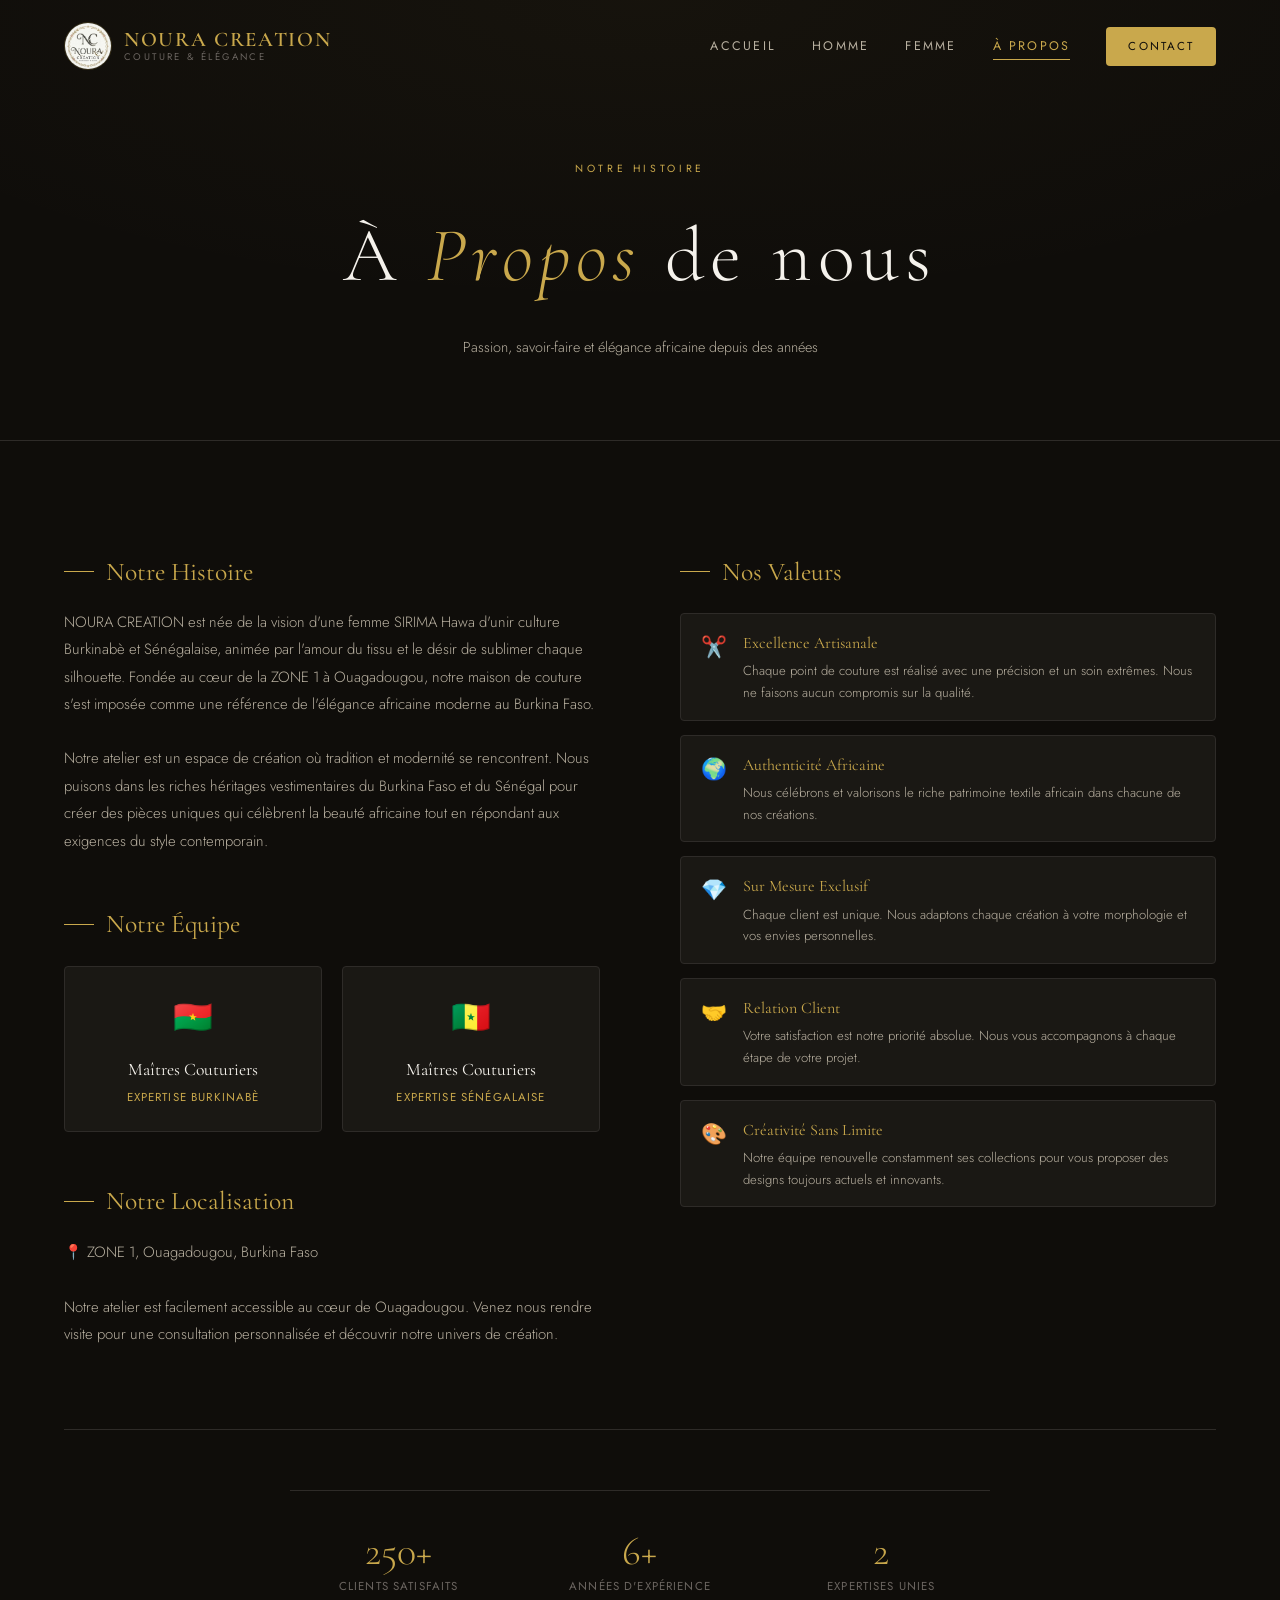
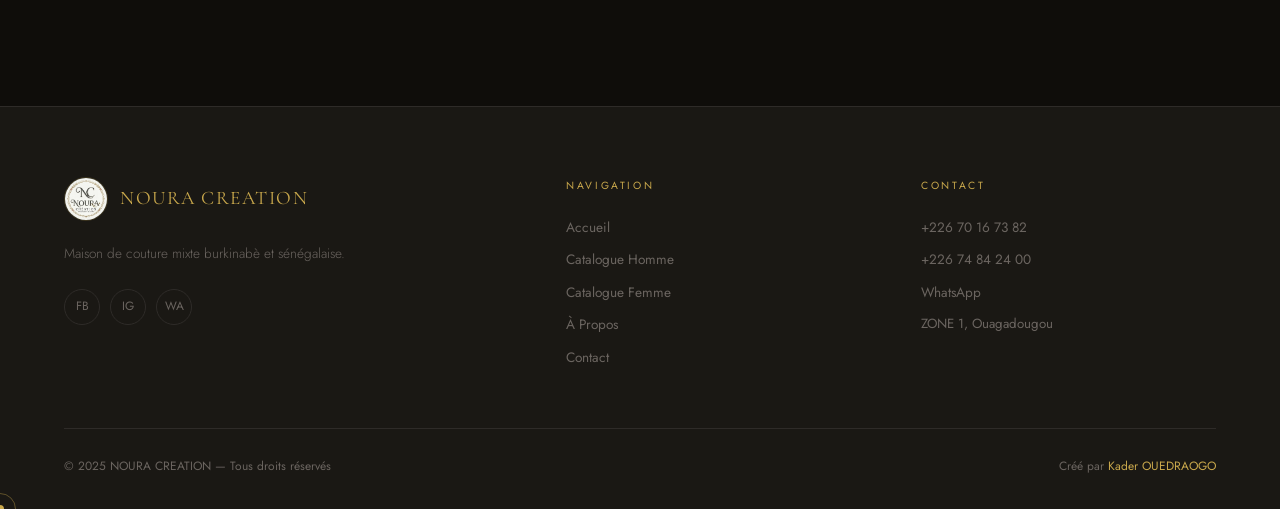
==== apropos.html @ ea8e52f6 "Site NOURA CREATION" ====
<!DOCTYPE html>
<html lang="fr">
<head>
  <meta charset="UTF-8"/>
  <meta name="viewport" content="width=device-width, initial-scale=1.0"/>
  <title>À Propos — NOURA CREATION</title>
  <link rel="stylesheet" href="style.css"/>
</head>
<body>

  <header class="navbar" id="navbar">
    <div class="nav-container">
      <a href="index.html" class="nav-logo">
        <img src="images/logo.jpg" alt="Noura Creation"/>
        <div class="nav-logo-text">
          <span class="nav-logo-name">NOURA CREATION</span>
          <span class="nav-logo-sub">Couture & Élégance</span>
        </div>
      </a>
      <nav class="nav-links">
        <a href="index.html" class="nav-link">Accueil</a>
        <a href="homme.html" class="nav-link">Homme</a>
        <a href="femme.html" class="nav-link">Femme</a>
        <a href="apropos.html" class="nav-link active">À Propos</a>
        <a href="contact.html" class="nav-cta">Contact</a>
      </nav>
      <button class="burger" id="burger"><span></span><span></span><span></span></button>
    </div>
    <div class="mobile-menu" id="mobile-menu">
      <a href="index.html" class="mobile-link">Accueil</a>
      <a href="homme.html" class="mobile-link">Catalogue Homme</a>
      <a href="femme.html" class="mobile-link">Catalogue Femme</a>
      <a href="apropos.html" class="mobile-link">À Propos</a>
      <a href="contact.html" class="mobile-link">Contact</a>
    </div>
  </header>

  <div class="page-hero">
    <div class="page-hero-content container">
      <span class="page-hero-eyebrow">Notre Histoire</span>
      <h1 class="page-hero-title">À <em>Propos</em> de nous</h1>
      <p class="page-hero-sub">Passion, savoir-faire et élégance africaine depuis des années</p>
    </div>
  </div>

  <section class="section">
    <div class="container">
      <div class="apropos-content">
        <div>
          <div class="apropos-block">
            <h3 class="apropos-block-title">Notre Histoire</h3>
            <p class="apropos-block-text">
              NOURA CREATION est née de la vision d'une femme SIRIMA Hawa d'unir culture Burkinabè et Sénégalaise, animée par l'amour du tissu et le désir de sublimer chaque silhouette. Fondée au cœur de la ZONE 1 à Ouagadougou, notre maison de couture s'est imposée comme une référence de l'élégance africaine moderne au Burkina Faso.
            </p>
            <br/>
            <p class="apropos-block-text">
              Notre atelier est un espace de création où tradition et modernité se rencontrent. Nous puisons dans les riches héritages vestimentaires du Burkina Faso et du Sénégal pour créer des pièces uniques qui célèbrent la beauté africaine tout en répondant aux exigences du style contemporain.
            </p>
          </div>
          <div class="apropos-block">
            <h3 class="apropos-block-title">Notre Équipe</h3>
            <div class="team-grid">
              <div class="team-card">
                <div class="team-icon">🇧🇫</div>
                <div class="team-name">Maîtres Couturiers</div>
                <div class="team-role">Expertise Burkinabè</div>
              </div>
              <div class="team-card">
                <div class="team-icon">🇸🇳</div>
                <div class="team-name">Maîtres Couturiers</div>
                <div class="team-role">Expertise Sénégalaise</div>
              </div>
            </div>
          </div>
          <div class="apropos-block">
            <h3 class="apropos-block-title">Notre Localisation</h3>
            <p class="apropos-block-text">
              📍 ZONE 1, Ouagadougou, Burkina Faso<br/><br/>
              Notre atelier est facilement accessible au cœur de Ouagadougou. Venez nous rendre visite pour une consultation personnalisée et découvrir notre univers de création.
            </p>
          </div>
        </div>
        <div>
          <div class="apropos-block">
            <h3 class="apropos-block-title">Nos Valeurs</h3>
            <div class="values-list">
              <div class="value-item">
                <span class="value-icon">✂️</span>
                <div>
                  <div class="value-title">Excellence Artisanale</div>
                  <p class="value-text">Chaque point de couture est réalisé avec une précision et un soin extrêmes. Nous ne faisons aucun compromis sur la qualité.</p>
                </div>
              </div>
              <div class="value-item">
                <span class="value-icon">🌍</span>
                <div>
                  <div class="value-title">Authenticité Africaine</div>
                  <p class="value-text">Nous célébrons et valorisons le riche patrimoine textile africain dans chacune de nos créations.</p>
                </div>
              </div>
              <div class="value-item">
                <span class="value-icon">💎</span>
                <div>
                  <div class="value-title">Sur Mesure Exclusif</div>
                  <p class="value-text">Chaque client est unique. Nous adaptons chaque création à votre morphologie et vos envies personnelles.</p>
                </div>
              </div>
              <div class="value-item">
                <span class="value-icon">🤝</span>
                <div>
                  <div class="value-title">Relation Client</div>
                  <p class="value-text">Votre satisfaction est notre priorité absolue. Nous vous accompagnons à chaque étape de votre projet.</p>
                </div>
              </div>
              <div class="value-item">
                <span class="value-icon">🎨</span>
                <div>
                  <div class="value-title">Créativité Sans Limite</div>
                  <p class="value-text">Notre équipe renouvelle constamment ses collections pour vous proposer des designs toujours actuels et innovants.</p>
                </div>
              </div>
            </div>
          </div>
        </div>
      </div>

      <!-- Stats -->
      <div style="margin-top:80px;padding-top:60px;border-top:1px solid var(--border);">
        <div class="about-stats" style="max-width:700px;margin:0 auto;">
          <div style="text-align:center;">
            <div class="stat-number">500+</div>
            <div class="stat-label">Clients satisfaits</div>
          </div>
          <div style="text-align:center;">
            <div class="stat-number">6+</div>
            <div class="stat-label">Années d'expérience</div>
          </div>
          <div style="text-align:center;">
            <div class="stat-number">2</div>
            <div class="stat-label">Expertises unies</div>
          </div>
        </div>
      </div>
    </div>
  </section>

  <footer class="footer">
    <div class="container">
      <div class="footer-grid">
        <div>
          <div class="footer-brand-logo">
            <img src="images/logo.jpg" alt="Noura Creation"/>
            <span class="footer-brand-name">NOURA CREATION</span>
          </div>
          <p class="footer-brand-desc">Maison de couture mixte burkinabè et sénégalaise.</p>
          <div class="footer-social">
            <a href="#">FB</a><a href="#">IG</a>
            <a href="https://wa.me/22674842400" target="_blank">WA</a>
          </div>
        </div>
        <div>
          <p class="footer-col-title">Navigation</p>
          <div class="footer-links">
            <a href="index.html">Accueil</a>
            <a href="homme.html">Catalogue Homme</a>
            <a href="femme.html">Catalogue Femme</a>
            <a href="apropos.html">À Propos</a>
            <a href="contact.html">Contact</a>
          </div>
        </div>
        <div>
          <p class="footer-col-title">Contact</p>
          <div class="footer-links">
            <a href="tel:+22670167382">+226 70 16 73 82</a>
            <a href="tel:+22674842400">+226 74 84 24 00</a>
            <a href="https://wa.me/22674842400" target="_blank">WhatsApp</a>
            <span style="color:var(--text-3);font-size:0.83rem;">ZONE 1, Ouagadougou</span>
          </div>
        </div>
      </div>
      <div class="footer-bottom">
        <p class="footer-copy">© 2025 NOURA CREATION — Tous droits réservés</p>
        <p class="footer-credit">Créé par <a href="https://kaderfor.github.io/portfolio-kader/" target="_blank">Kader OUEDRAOGO</a></p>
      </div>
    </div>
  </footer>

  <script src="script.js"></script>
</body>
</html>
---- style.css ----
/* =============================================
   NOURA CREATION — Style Principal
   ============================================= */

@import url('https://fonts.googleapis.com/css2?family=Cormorant+Garamond:ital,wght@0,300;0,400;0,600;0,700;1,300;1,400&family=Jost:wght@300;400;500;600&display=swap');

:root {
  --gold: #C9A84C;
  --gold-light: #E8C97A;
  --gold-dark: #8B6914;
  --cream: #FAF8F4;
  --dark: #0F0D0A;
  --dark-2: #1A1814;
  --dark-3: #252220;
  --text-1: #F5F2EC;
  --text-2: #B8B0A0;
  --text-3: #6B6560;
  --border: #2E2B28;
  --border-gold: #C9A84C33;
  --font-serif: 'Cormorant Garamond', serif;
  --font-sans: 'Jost', sans-serif;
  --transition: 0.35s ease;
  --radius: 4px;
}

*, *::before, *::after { box-sizing: border-box; margin: 0; padding: 0; }
html { scroll-behavior: smooth; scroll-padding-top: 90px; }
body {
  font-family: var(--font-sans);
  background: var(--dark);
  color: var(--text-1);
  overflow-x: hidden;
  line-height: 1.65;
}
img { max-width: 100%; display: block; }
a { text-decoration: none; color: inherit; }
ul { list-style: none; }

.container {
  width: 100%;
  max-width: 1200px;
  margin: 0 auto;
  padding: 0 24px;
}

/* ── SCROLLBAR ── */
::-webkit-scrollbar { width: 6px; }
::-webkit-scrollbar-track { background: var(--dark); }
::-webkit-scrollbar-thumb { background: var(--gold-dark); border-radius: 3px; }

/* ── NAVBAR ── */
.navbar {
  position: fixed;
  top: 0; left: 0; right: 0;
  z-index: 1000;
  padding: 22px 0;
  transition: all 0.4s ease;
  border-bottom: 1px solid transparent;
}
.navbar.scrolled {
  background: rgba(15, 13, 10, 0.96);
  backdrop-filter: blur(16px);
  border-color: var(--border);
  padding: 14px 0;
}
.nav-container {
  max-width: 1200px;
  margin: 0 auto;
  padding: 0 24px;
  display: flex;
  align-items: center;
  justify-content: space-between;
}
.nav-logo {
  display: flex;
  align-items: center;
  gap: 12px;
}
.nav-logo img {
  height: 48px;
  width: 48px;
  object-fit: cover;
  border-radius: 50%;
  border: 1px solid var(--border-gold);
}
.nav-logo-text {
  display: flex;
  flex-direction: column;
  line-height: 1.1;
}
.nav-logo-name {
  font-family: var(--font-serif);
  font-size: 1.3rem;
  font-weight: 600;
  letter-spacing: 0.08em;
  color: var(--gold);
}
.nav-logo-sub {
  font-size: 0.6rem;
  letter-spacing: 0.25em;
  color: var(--text-3);
  text-transform: uppercase;
}
.nav-links {
  display: flex;
  gap: 36px;
  align-items: center;
}
.nav-link {
  font-size: 0.78rem;
  letter-spacing: 0.18em;
  text-transform: uppercase;
  color: var(--text-2);
  position: relative;
  transition: color var(--transition);
}
.nav-link::after {
  content: '';
  position: absolute;
  bottom: -4px; left: 0;
  width: 0; height: 1px;
  background: var(--gold);
  transition: width var(--transition);
}
.nav-link:hover, .nav-link.active { color: var(--gold); }
.nav-link:hover::after, .nav-link.active::after { width: 100%; }

.nav-cta {
  font-size: 0.72rem;
  letter-spacing: 0.18em;
  text-transform: uppercase;
  color: var(--dark);
  background: var(--gold);
  padding: 10px 22px;
  border-radius: var(--radius);
  transition: all var(--transition);
}
.nav-cta:hover { background: var(--gold-light); transform: translateY(-1px); }

.burger {
  display: none;
  flex-direction: column;
  gap: 5px;
  background: none;
  border: none;
  cursor: pointer;
  padding: 4px;
}
.burger span {
  display: block;
  width: 26px; height: 1.5px;
  background: var(--text-2);
  transition: all 0.3s ease;
}
.burger.open span:nth-child(1) { transform: translateY(6.5px) rotate(45deg); }
.burger.open span:nth-child(2) { opacity: 0; }
.burger.open span:nth-child(3) { transform: translateY(-6.5px) rotate(-45deg); }

.mobile-menu {
  display: none;
  flex-direction: column;
  background: rgba(15, 13, 10, 0.98);
  border-top: 1px solid var(--border);
  padding: 20px 24px 28px;
  gap: 4px;
}
.mobile-menu.open { display: flex; }
.mobile-link {
  font-size: 0.85rem;
  letter-spacing: 0.15em;
  text-transform: uppercase;
  color: var(--text-2);
  padding: 14px 0;
  border-bottom: 1px solid var(--border);
  transition: color var(--transition);
}
.mobile-link:last-child { border-bottom: none; }
.mobile-link:hover { color: var(--gold); }

/* ── HERO ── */
.hero {
  min-height: 100vh;
  display: flex;
  align-items: center;
  justify-content: center;
  position: relative;
  overflow: hidden;
  text-align: center;
  padding: 120px 24px 80px;
}
.hero-bg {
  position: absolute;
  inset: 0;
  background: linear-gradient(135deg, #0F0D0A 0%, #1A1612 50%, #0F0D0A 100%);
}
.hero-bg::before {
  content: '';
  position: absolute;
  inset: 0;
  background:
    radial-gradient(ellipse 80% 60% at 20% 50%, #C9A84C0A 0%, transparent 60%),
    radial-gradient(ellipse 60% 80% at 80% 50%, #C9A84C06 0%, transparent 60%);
}
.hero-pattern {
  position: absolute;
  inset: 0;
  background-image:
    repeating-linear-gradient(
      45deg,
      transparent,
      transparent 40px,
      #C9A84C05 40px,
      #C9A84C05 41px
    );
  opacity: 0.5;
}
.hero-content {
  position: relative;
  z-index: 1;
  max-width: 800px;
}
.hero-badge {
  display: inline-flex;
  align-items: center;
  gap: 10px;
  font-size: 0.68rem;
  letter-spacing: 0.3em;
  text-transform: uppercase;
  color: var(--gold);
  border: 1px solid var(--border-gold);
  padding: 8px 20px;
  border-radius: 100px;
  margin-bottom: 36px;
  animation: fadeDown 0.8s ease both;
}
.hero-badge::before, .hero-badge::after {
  content: '◆';
  font-size: 0.4rem;
  color: var(--gold-dark);
}
.hero-title {
  font-family: var(--font-serif);
  font-size: clamp(3.5rem, 9vw, 8rem);
  font-weight: 300;
  letter-spacing: 0.12em;
  line-height: 1;
  margin-bottom: 12px;
  animation: fadeUp 1s ease 0.2s both;
}
.hero-title span {
  display: block;
  font-style: italic;
  color: var(--gold);
  font-size: 0.55em;
  letter-spacing: 0.3em;
  font-weight: 300;
}
.hero-divider {
  display: flex;
  align-items: center;
  gap: 16px;
  justify-content: center;
  margin: 24px 0;
  animation: fadeUp 1s ease 0.4s both;
}
.hero-divider::before, .hero-divider::after {
  content: '';
  flex: 1;
  max-width: 120px;
  height: 1px;
  background: linear-gradient(to right, transparent, var(--gold));
}
.hero-divider::after { background: linear-gradient(to left, transparent, var(--gold)); }
.hero-divider-icon { color: var(--gold); font-size: 0.7rem; letter-spacing: 0.3em; }
.hero-desc {
  font-size: 1.05rem;
  color: var(--text-2);
  max-width: 520px;
  margin: 0 auto 44px;
  line-height: 1.9;
  font-weight: 300;
  animation: fadeUp 1s ease 0.5s both;
}
.hero-btns {
  display: flex;
  gap: 16px;
  justify-content: center;
  flex-wrap: wrap;
  animation: fadeUp 1s ease 0.6s both;
}
.btn-gold {
  display: inline-flex;
  align-items: center;
  gap: 10px;
  background: var(--gold);
  color: var(--dark);
  font-family: var(--font-sans);
  font-size: 0.72rem;
  font-weight: 600;
  letter-spacing: 0.2em;
  text-transform: uppercase;
  padding: 15px 34px;
  border-radius: var(--radius);
  transition: all var(--transition);
  border: none;
  cursor: pointer;
}
.btn-gold:hover { background: var(--gold-light); transform: translateY(-3px); box-shadow: 0 12px 32px #C9A84C30; }
.btn-outline {
  display: inline-flex;
  align-items: center;
  gap: 10px;
  background: transparent;
  color: var(--gold);
  font-size: 0.72rem;
  font-weight: 500;
  letter-spacing: 0.2em;
  text-transform: uppercase;
  padding: 14px 34px;
  border-radius: var(--radius);
  border: 1px solid var(--border-gold);
  transition: all var(--transition);
  cursor: pointer;
}
.btn-outline:hover { background: var(--border-gold); transform: translateY(-3px); }

.hero-scroll {
  position: absolute;
  bottom: 32px; left: 50%;
  transform: translateX(-50%);
  display: flex;
  flex-direction: column;
  align-items: center;
  gap: 10px;
  animation: fadeUp 1s ease 1s both;
}
.hero-scroll span {
  font-size: 0.6rem;
  letter-spacing: 0.25em;
  text-transform: uppercase;
  color: var(--text-3);
}
.scroll-mouse {
  width: 22px; height: 34px;
  border: 1px solid var(--text-3);
  border-radius: 12px;
  display: flex;
  justify-content: center;
  padding-top: 6px;
}
.scroll-mouse::before {
  content: '';
  width: 3px; height: 6px;
  background: var(--gold);
  border-radius: 2px;
  animation: scrollMouse 1.6s ease infinite;
}
@keyframes scrollMouse {
  0% { opacity: 1; transform: translateY(0); }
  100% { opacity: 0; transform: translateY(10px); }
}

/* ── SECTIONS ── */
.section { padding: 110px 0; }
.section-alt { background: var(--dark-2); }

.section-header {
  text-align: center;
  margin-bottom: 70px;
}
.section-eyebrow {
  display: inline-block;
  font-size: 0.65rem;
  letter-spacing: 0.35em;
  text-transform: uppercase;
  color: var(--gold);
  margin-bottom: 16px;
}
.section-title {
  font-family: var(--font-serif);
  font-size: clamp(2.2rem, 4vw, 3.5rem);
  font-weight: 300;
  letter-spacing: 0.05em;
  margin-bottom: 16px;
  color: var(--text-1);
}
.section-title em {
  font-style: italic;
  color: var(--gold);
}
.section-divider {
  display: flex;
  align-items: center;
  gap: 14px;
  justify-content: center;
  margin-bottom: 20px;
}
.section-divider::before, .section-divider::after {
  content: '';
  width: 60px; height: 1px;
  background: var(--border-gold);
}
.section-divider span { color: var(--gold); font-size: 0.5rem; }
.section-sub {
  font-size: 0.95rem;
  color: var(--text-2);
  max-width: 500px;
  margin: 0 auto;
  font-weight: 300;
}

/* ── CATALOGUE CARDS ── */
.catalogue-grid {
  display: grid;
  grid-template-columns: repeat(auto-fill, minmax(300px, 1fr));
  gap: 24px;
}
.catalogue-card {
  position: relative;
  overflow: hidden;
  border-radius: var(--radius);
  background: var(--dark-2);
  border: 1px solid var(--border);
  cursor: pointer;
  transition: all var(--transition);
  opacity: 0;
  transform: translateY(30px);
}
.catalogue-card.visible {
  opacity: 1;
  transform: translateY(0);
  transition: opacity 0.6s ease, transform 0.6s ease,
              border-color var(--transition), box-shadow var(--transition);
}
.catalogue-card:hover {
  border-color: var(--border-gold);
  box-shadow: 0 20px 50px rgba(0,0,0,0.5);
  transform: translateY(-6px);
}
.card-img-wrap {
  position: relative;
  overflow: hidden;
  aspect-ratio: 3/4;
}
.card-img-wrap img {
  width: 100%;
  height: 100%;
  object-fit: cover;
  transition: transform 0.6s ease;
}
.catalogue-card:hover .card-img-wrap img { transform: scale(1.08); }
.card-overlay {
  position: absolute;
  inset: 0;
  background: linear-gradient(to top, rgba(15,13,10,0.9) 0%, transparent 60%);
  opacity: 0;
  transition: opacity var(--transition);
  display: flex;
  align-items: flex-end;
  padding: 24px;
}
.catalogue-card:hover .card-overlay { opacity: 1; }
.card-overlay-btn {
  font-size: 0.65rem;
  letter-spacing: 0.2em;
  text-transform: uppercase;
  color: var(--dark);
  background: var(--gold);
  padding: 10px 20px;
  border-radius: var(--radius);
  transform: translateY(10px);
  transition: transform 0.3s ease 0.1s;
}
.catalogue-card:hover .card-overlay-btn { transform: translateY(0); }
.card-body {
  padding: 18px 20px;
}
.card-tag {
  font-size: 0.62rem;
  letter-spacing: 0.2em;
  text-transform: uppercase;
  color: var(--gold);
  margin-bottom: 6px;
}
.card-name {
  font-family: var(--font-serif);
  font-size: 1.15rem;
  font-weight: 400;
  color: var(--text-1);
}

/* ── PAGE HERO (sous-pages) ── */
.page-hero {
  padding: 160px 0 80px;
  text-align: center;
  position: relative;
  overflow: hidden;
  border-bottom: 1px solid var(--border);
}
.page-hero::before {
  content: '';
  position: absolute;
  inset: 0;
  background: radial-gradient(ellipse 70% 70% at 50% 0%, #C9A84C0A, transparent);
}
.page-hero-content { position: relative; z-index: 1; }
.page-hero-eyebrow {
  font-size: 0.65rem;
  letter-spacing: 0.35em;
  text-transform: uppercase;
  color: var(--gold);
  margin-bottom: 16px;
  display: block;
}
.page-hero-title {
  font-family: var(--font-serif);
  font-size: clamp(2.5rem, 6vw, 5rem);
  font-weight: 300;
  letter-spacing: 0.08em;
  margin-bottom: 16px;
}
.page-hero-title em { font-style: italic; color: var(--gold); }
.page-hero-sub {
  font-size: 0.9rem;
  color: var(--text-2);
  font-weight: 300;
}

/* ── FEATURES (Accueil) ── */
.features-grid {
  display: grid;
  grid-template-columns: repeat(auto-fit, minmax(240px, 1fr));
  gap: 32px;
}
.feature-card {
  text-align: center;
  padding: 44px 32px;
  border: 1px solid var(--border);
  border-radius: var(--radius);
  background: var(--dark-2);
  transition: all var(--transition);
  opacity: 0;
  transform: translateY(24px);
}
.feature-card.visible {
  opacity: 1;
  transform: translateY(0);
  transition: opacity 0.6s ease, transform 0.6s ease,
              border-color var(--transition), background var(--transition);
}
.feature-card:hover { border-color: var(--border-gold); background: var(--dark-3); }
.feature-icon {
  font-size: 2.2rem;
  margin-bottom: 20px;
  display: block;
}
.feature-title {
  font-family: var(--font-serif);
  font-size: 1.3rem;
  font-weight: 400;
  color: var(--gold);
  margin-bottom: 12px;
}
.feature-desc {
  font-size: 0.88rem;
  color: var(--text-2);
  line-height: 1.75;
  font-weight: 300;
}

/* ── ABOUT (Accueil aperçu) ── */
.about-grid {
  display: grid;
  grid-template-columns: 1fr 1fr;
  gap: 80px;
  align-items: center;
}
.about-label {
  font-size: 0.65rem;
  letter-spacing: 0.35em;
  text-transform: uppercase;
  color: var(--gold);
  margin-bottom: 20px;
  display: block;
}
.about-title {
  font-family: var(--font-serif);
  font-size: clamp(2rem, 3.5vw, 3rem);
  font-weight: 300;
  line-height: 1.2;
  margin-bottom: 24px;
}
.about-title em { font-style: italic; color: var(--gold); }
.about-text {
  font-size: 0.93rem;
  color: var(--text-2);
  line-height: 1.85;
  font-weight: 300;
  margin-bottom: 16px;
}
.about-stats {
  display: grid;
  grid-template-columns: repeat(3, 1fr);
  gap: 24px;
  margin-top: 40px;
  padding-top: 40px;
  border-top: 1px solid var(--border);
}
.stat-number {
  font-family: var(--font-serif);
  font-size: 2.5rem;
  font-weight: 300;
  color: var(--gold);
  line-height: 1;
  margin-bottom: 6px;
}
.stat-label {
  font-size: 0.72rem;
  letter-spacing: 0.1em;
  color: var(--text-3);
  text-transform: uppercase;
}
.about-img-wrap {
  position: relative;
}
.about-img-wrap img {
  width: 100%;
  aspect-ratio: 3/4;
  object-fit: cover;
  border-radius: var(--radius);
  border: 1px solid var(--border);
}
.about-img-wrap::before {
  content: '';
  position: absolute;
  top: -16px; left: -16px;
  right: 16px; bottom: 16px;
  border: 1px solid var(--border-gold);
  border-radius: var(--radius);
  z-index: -1;
}
.about-img-badge {
  position: absolute;
  bottom: -20px; right: -20px;
  background: var(--gold);
  color: var(--dark);
  padding: 20px 24px;
  border-radius: var(--radius);
  text-align: center;
}
.about-img-badge strong {
  display: block;
  font-family: var(--font-serif);
  font-size: 2rem;
  font-weight: 600;
  line-height: 1;
}
.about-img-badge span {
  font-size: 0.65rem;
  letter-spacing: 0.1em;
  text-transform: uppercase;
}

/* ── À PROPOS PAGE ── */
.apropos-content {
  display: grid;
  grid-template-columns: 1fr 1fr;
  gap: 80px;
  align-items: start;
}
.apropos-block { margin-bottom: 48px; }
.apropos-block:last-child { margin-bottom: 0; }
.apropos-block-title {
  font-family: var(--font-serif);
  font-size: 1.6rem;
  font-weight: 400;
  color: var(--gold);
  margin-bottom: 16px;
  display: flex;
  align-items: center;
  gap: 12px;
}
.apropos-block-title::before {
  content: '';
  width: 30px; height: 1px;
  background: var(--gold);
}
.apropos-block-text {
  font-size: 0.93rem;
  color: var(--text-2);
  line-height: 1.85;
  font-weight: 300;
}
.team-grid {
  display: grid;
  grid-template-columns: 1fr 1fr;
  gap: 20px;
  margin-top: 20px;
}
.team-card {
  background: var(--dark-2);
  border: 1px solid var(--border);
  border-radius: var(--radius);
  padding: 24px;
  text-align: center;
  transition: border-color var(--transition);
}
.team-card:hover { border-color: var(--border-gold); }
.team-icon { font-size: 2rem; margin-bottom: 12px; }
.team-name {
  font-family: var(--font-serif);
  font-size: 1.1rem;
  color: var(--text-1);
  margin-bottom: 4px;
}
.team-role {
  font-size: 0.72rem;
  color: var(--gold);
  letter-spacing: 0.1em;
  text-transform: uppercase;
}
.values-list { margin-top: 20px; display: flex; flex-direction: column; gap: 14px; }
.value-item {
  display: flex;
  align-items: flex-start;
  gap: 16px;
  padding: 16px 20px;
  background: var(--dark-2);
  border: 1px solid var(--border);
  border-radius: var(--radius);
  transition: border-color var(--transition);
}
.value-item:hover { border-color: var(--border-gold); }
.value-icon { font-size: 1.3rem; flex-shrink: 0; }
.value-title {
  font-family: var(--font-serif);
  font-size: 1rem;
  color: var(--gold);
  margin-bottom: 4px;
}
.value-text { font-size: 0.82rem; color: var(--text-2); font-weight: 300; }

/* ── CONTACT PAGE ── */
.contact-grid {
  display: grid;
  grid-template-columns: 1fr 1.4fr;
  gap: 70px;
  align-items: start;
}
.contact-info-title {
  font-family: var(--font-serif);
  font-size: 1.8rem;
  font-weight: 300;
  margin-bottom: 24px;
  color: var(--text-1);
}
.contact-info-title em { font-style: italic; color: var(--gold); }
.contact-info-text {
  font-size: 0.9rem;
  color: var(--text-2);
  line-height: 1.8;
  font-weight: 300;
  margin-bottom: 36px;
}
.contact-items { display: flex; flex-direction: column; gap: 20px; margin-bottom: 40px; }
.contact-item {
  display: flex;
  align-items: center;
  gap: 16px;
  padding: 18px 20px;
  background: var(--dark-2);
  border: 1px solid var(--border);
  border-radius: var(--radius);
  transition: border-color var(--transition);
}
.contact-item:hover { border-color: var(--border-gold); }
.contact-item-icon {
  width: 42px; height: 42px;
  background: var(--border-gold);
  border-radius: 50%;
  display: flex;
  align-items: center;
  justify-content: center;
  font-size: 1.1rem;
  flex-shrink: 0;
}
.contact-item-label {
  font-size: 0.65rem;
  letter-spacing: 0.15em;
  text-transform: uppercase;
  color: var(--text-3);
  margin-bottom: 3px;
}
.contact-item-value {
  font-size: 0.92rem;
  color: var(--text-1);
  font-weight: 400;
}
.contact-item-value a:hover { color: var(--gold); }

.btn-whatsapp {
  display: flex;
  align-items: center;
  justify-content: center;
  gap: 12px;
  background: #25D366;
  color: #fff;
  font-size: 0.8rem;
  font-weight: 600;
  letter-spacing: 0.12em;
  text-transform: uppercase;
  padding: 18px 32px;
  border-radius: var(--radius);
  transition: all var(--transition);
  width: 100%;
}
.btn-whatsapp:hover { background: #20b858; transform: translateY(-3px); box-shadow: 0 12px 32px rgba(37,211,102,0.3); }
.btn-whatsapp svg { flex-shrink: 0; }

.contact-form-wrap {
  background: var(--dark-2);
  border: 1px solid var(--border);
  border-radius: var(--radius);
  padding: 44px;
}
.contact-form-title {
  font-family: var(--font-serif);
  font-size: 1.5rem;
  font-weight: 300;
  margin-bottom: 32px;
  color: var(--text-1);
}
.contact-form-title em { font-style: italic; color: var(--gold); }
.form-row { display: grid; grid-template-columns: 1fr 1fr; gap: 18px; }
.form-group { display: flex; flex-direction: column; gap: 8px; margin-bottom: 18px; }
.form-group:last-child { margin-bottom: 0; }
.form-label {
  font-size: 0.65rem;
  letter-spacing: 0.18em;
  text-transform: uppercase;
  color: var(--text-3);
}
.form-input, .form-select, .form-textarea {
  background: var(--dark-3);
  border: 1px solid var(--border);
  border-radius: var(--radius);
  padding: 13px 16px;
  font-family: var(--font-sans);
  font-size: 0.9rem;
  color: var(--text-1);
  outline: none;
  transition: border-color var(--transition);
  width: 100%;
}
.form-input::placeholder, .form-textarea::placeholder { color: var(--text-3); }
.form-select { appearance: none; cursor: pointer; }
.form-input:focus, .form-select:focus, .form-textarea:focus {
  border-color: var(--gold);
  box-shadow: 0 0 0 3px #C9A84C15;
}
.form-textarea { resize: vertical; min-height: 120px; }

/* ── FOOTER ── */
.footer {
  background: var(--dark-2);
  border-top: 1px solid var(--border);
  padding: 70px 0 32px;
}
.footer-grid {
  display: grid;
  grid-template-columns: 1.5fr 1fr 1fr;
  gap: 60px;
  margin-bottom: 60px;
}
.footer-brand-logo {
  display: flex;
  align-items: center;
  gap: 12px;
  margin-bottom: 20px;
}
.footer-brand-logo img {
  height: 44px; width: 44px;
  object-fit: cover;
  border-radius: 50%;
  border: 1px solid var(--border-gold);
}
.footer-brand-name {
  font-family: var(--font-serif);
  font-size: 1.2rem;
  color: var(--gold);
  letter-spacing: 0.08em;
}
.footer-brand-desc {
  font-size: 0.85rem;
  color: var(--text-3);
  line-height: 1.8;
  font-weight: 300;
  margin-bottom: 24px;
}
.footer-social {
  display: flex;
  gap: 10px;
}
.footer-social a {
  width: 36px; height: 36px;
  border: 1px solid var(--border);
  border-radius: 50%;
  display: flex;
  align-items: center;
  justify-content: center;
  font-size: 0.75rem;
  color: var(--text-3);
  transition: all var(--transition);
}
.footer-social a:hover { border-color: var(--gold); color: var(--gold); }
.footer-col-title {
  font-size: 0.65rem;
  letter-spacing: 0.25em;
  text-transform: uppercase;
  color: var(--gold);
  margin-bottom: 22px;
}
.footer-links { display: flex; flex-direction: column; gap: 10px; }
.footer-links a {
  font-size: 0.85rem;
  color: var(--text-3);
  transition: color var(--transition);
}
.footer-links a:hover { color: var(--gold); }
.footer-bottom {
  padding-top: 28px;
  border-top: 1px solid var(--border);
  display: flex;
  align-items: center;
  justify-content: space-between;
  flex-wrap: wrap;
  gap: 12px;
}
.footer-copy {
  font-size: 0.75rem;
  color: var(--text-3);
}
.footer-credit {
  font-size: 0.75rem;
  color: var(--text-3);
}
.footer-credit a {
  color: var(--gold);
  transition: color var(--transition);
}
.footer-credit a:hover { color: var(--gold-light); }

/* ── ANIMATIONS ── */
@keyframes fadeUp {
  from { opacity: 0; transform: translateY(24px); }
  to { opacity: 1; transform: translateY(0); }
}
@keyframes fadeDown {
  from { opacity: 0; transform: translateY(-16px); }
  to { opacity: 1; transform: translateY(0); }
}

/* ── RESPONSIVE ── */
@media (max-width: 1024px) {
  .about-grid { grid-template-columns: 1fr; gap: 50px; }
  .about-img-wrap { max-width: 500px; margin: 0 auto; }
  .apropos-content { grid-template-columns: 1fr; gap: 40px; }
  .contact-grid { grid-template-columns: 1fr; gap: 40px; }
  .footer-grid { grid-template-columns: 1fr 1fr; gap: 40px; }
}

@media (max-width: 768px) {
  .nav-links, .nav-cta { display: none; }
  .burger { display: flex; }
  .catalogue-grid { grid-template-columns: repeat(2, 1fr); gap: 14px; }
  .features-grid { grid-template-columns: 1fr; }
  .about-stats { grid-template-columns: repeat(3, 1fr); }
  .footer-grid { grid-template-columns: 1fr; gap: 36px; }
  .footer-bottom { flex-direction: column; text-align: center; }
  .contact-form-wrap { padding: 28px 20px; }
  .form-row { grid-template-columns: 1fr; }
  .team-grid { grid-template-columns: 1fr; }
}

@media (max-width: 480px) {
  .hero-btns { flex-direction: column; align-items: center; }
  .btn-gold, .btn-outline { width: 100%; justify-content: center; }
  .catalogue-grid { grid-template-columns: 1fr; }
  .about-stats { grid-template-columns: repeat(3, 1fr); gap: 12px; }
  .stat-number { font-size: 1.8rem; }
}
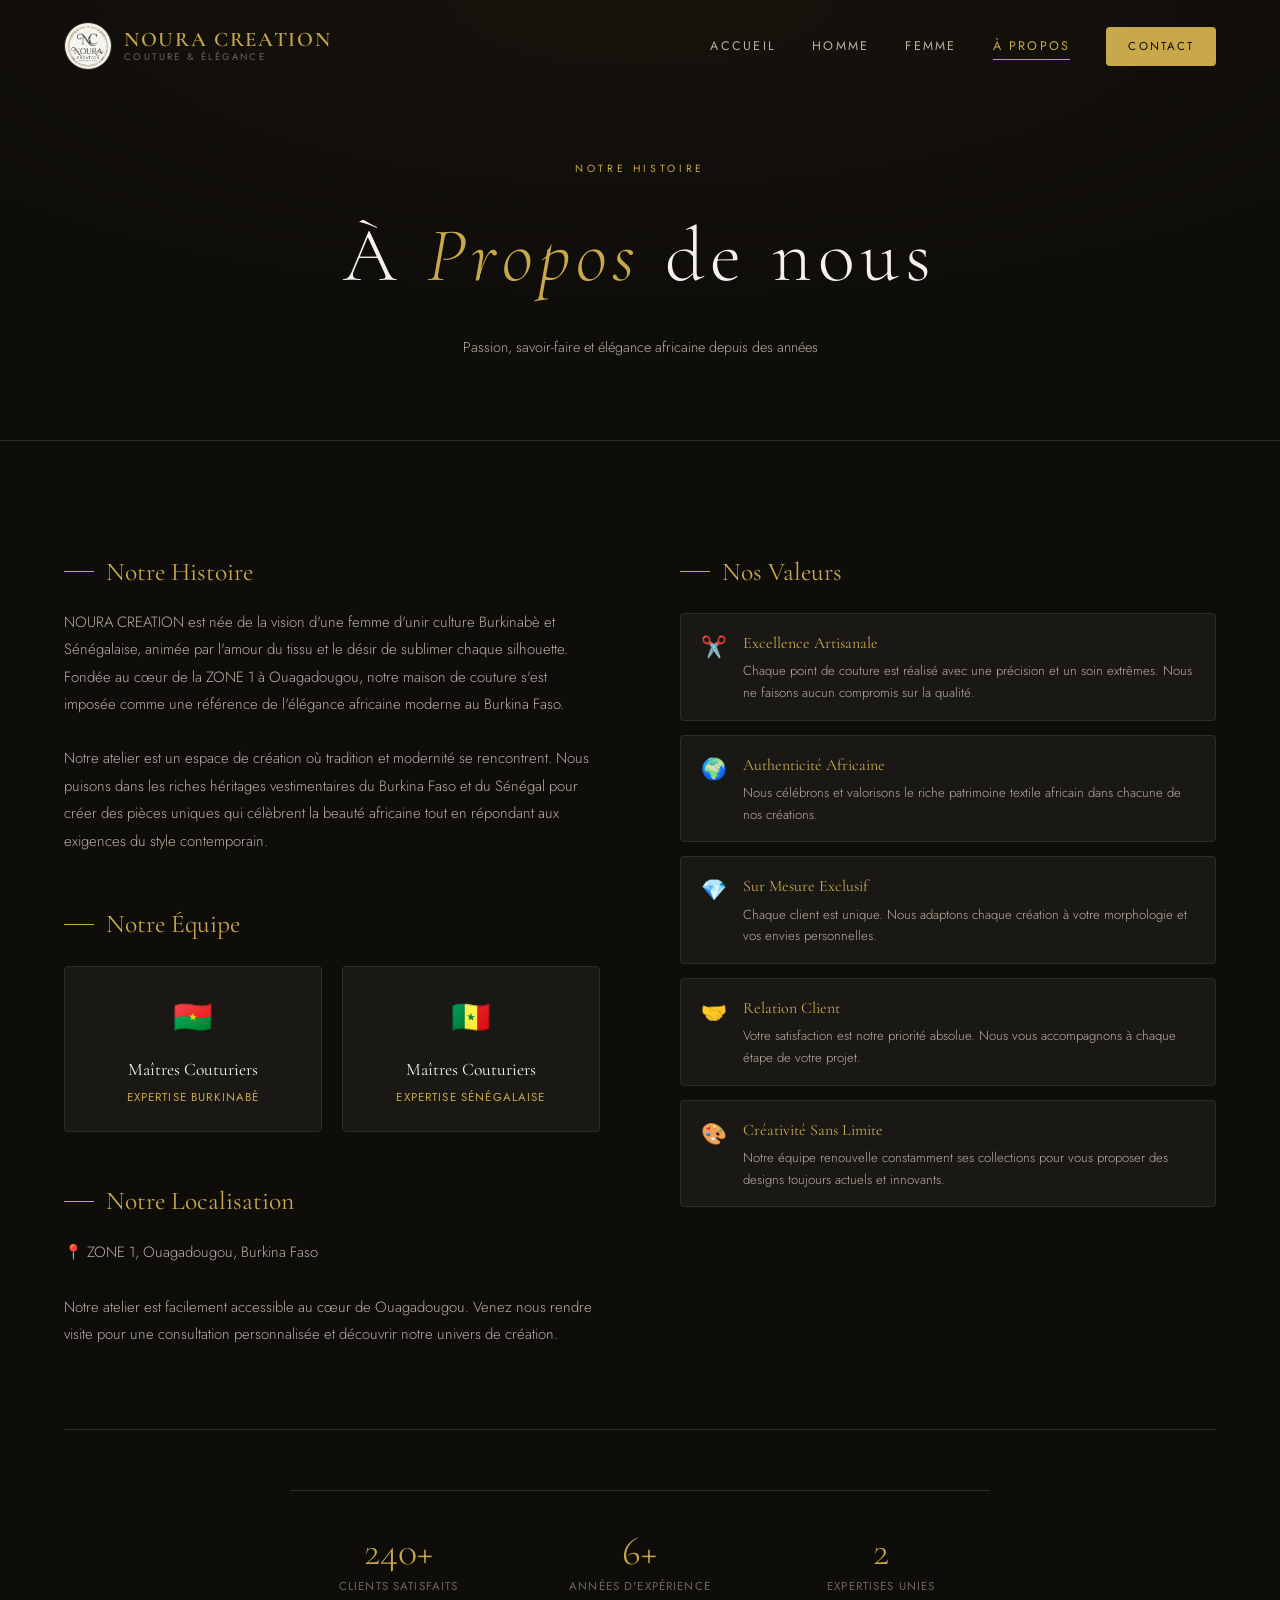
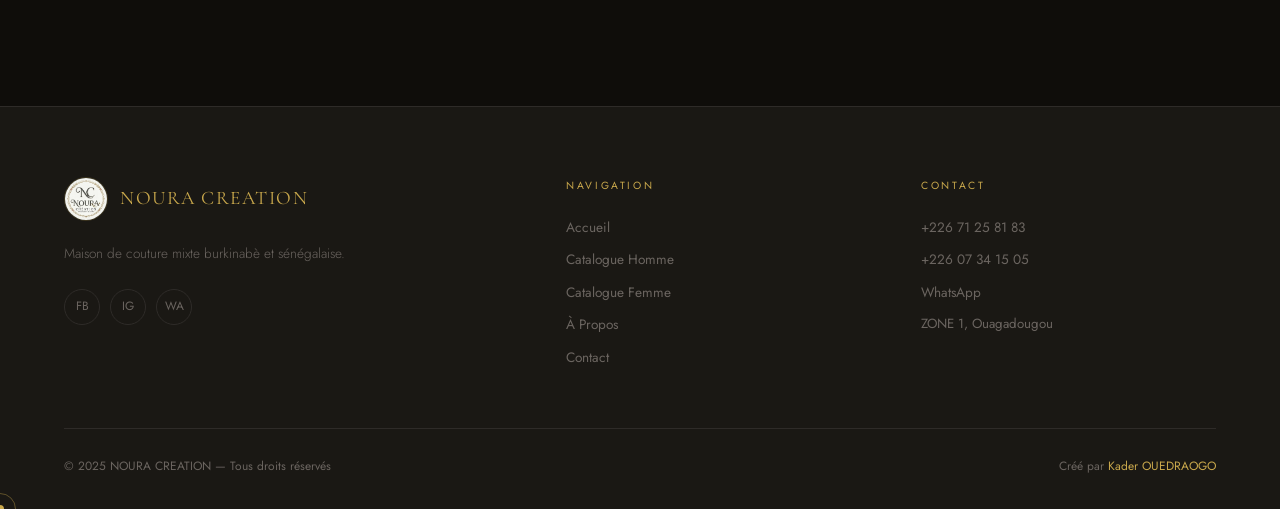
==== commit 242735d3: "mise a jour" ====
--- a/apropos.html
+++ b/apropos.html
@@ -50,7 +50,7 @@
           <div class="apropos-block">
             <h3 class="apropos-block-title">Notre Histoire</h3>
             <p class="apropos-block-text">
-              NOURA CREATION est née de la vision d'une femme SIRIMA Hawa d'unir culture Burkinabè et Sénégalaise, animée par l'amour du tissu et le désir de sublimer chaque silhouette. Fondée au cœur de la ZONE 1 à Ouagadougou, notre maison de couture s'est imposée comme une référence de l'élégance africaine moderne au Burkina Faso.
+              NOURA CREATION est née de la vision d'une femme d'unir culture Burkinabè et Sénégalaise, animée par l'amour du tissu et le désir de sublimer chaque silhouette. Fondée au cœur de la ZONE 1 à Ouagadougou, notre maison de couture s'est imposée comme une référence de l'élégance africaine moderne au Burkina Faso.
             </p>
             <br/>
             <p class="apropos-block-text">
@@ -155,7 +155,7 @@
           <p class="footer-brand-desc">Maison de couture mixte burkinabè et sénégalaise.</p>
           <div class="footer-social">
             <a href="#">FB</a><a href="#">IG</a>
-            <a href="https://wa.me/22674842400" target="_blank">WA</a>
+            <a href="https://wa.me/22607341505" target="_blank">WA</a>
           </div>
         </div>
         <div>
@@ -171,9 +171,9 @@
         <div>
           <p class="footer-col-title">Contact</p>
           <div class="footer-links">
-            <a href="tel:+22670167382">+226 70 16 73 82</a>
-            <a href="tel:+22674842400">+226 74 84 24 00</a>
-            <a href="https://wa.me/22674842400" target="_blank">WhatsApp</a>
+            <a href="tel:+22670167382">+226 71 25 81 83</a>
+            <a href="tel:+22674842400">+226 07 34 15 05</a>
+            <a href="https://wa.me/22607341505" target="_blank">WhatsApp</a>
             <span style="color:var(--text-3);font-size:0.83rem;">ZONE 1, Ouagadougou</span>
           </div>
         </div>
